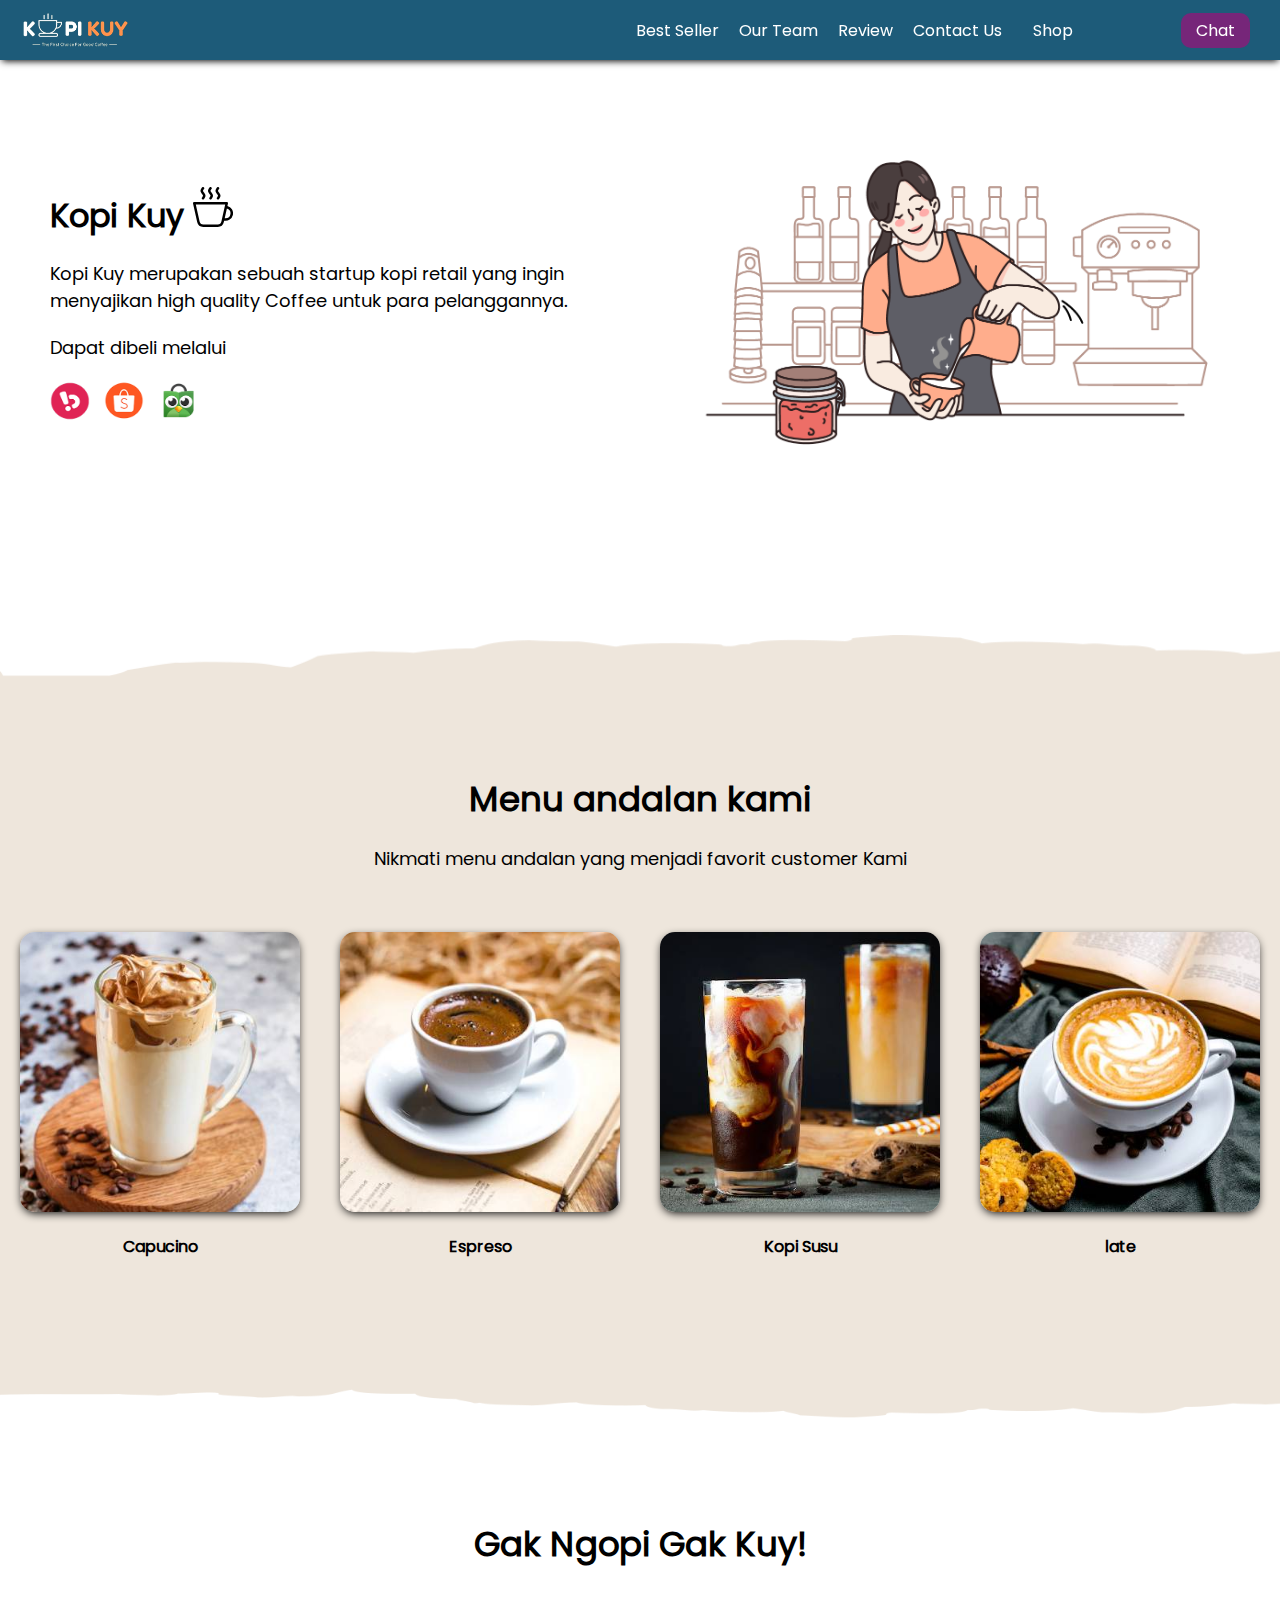
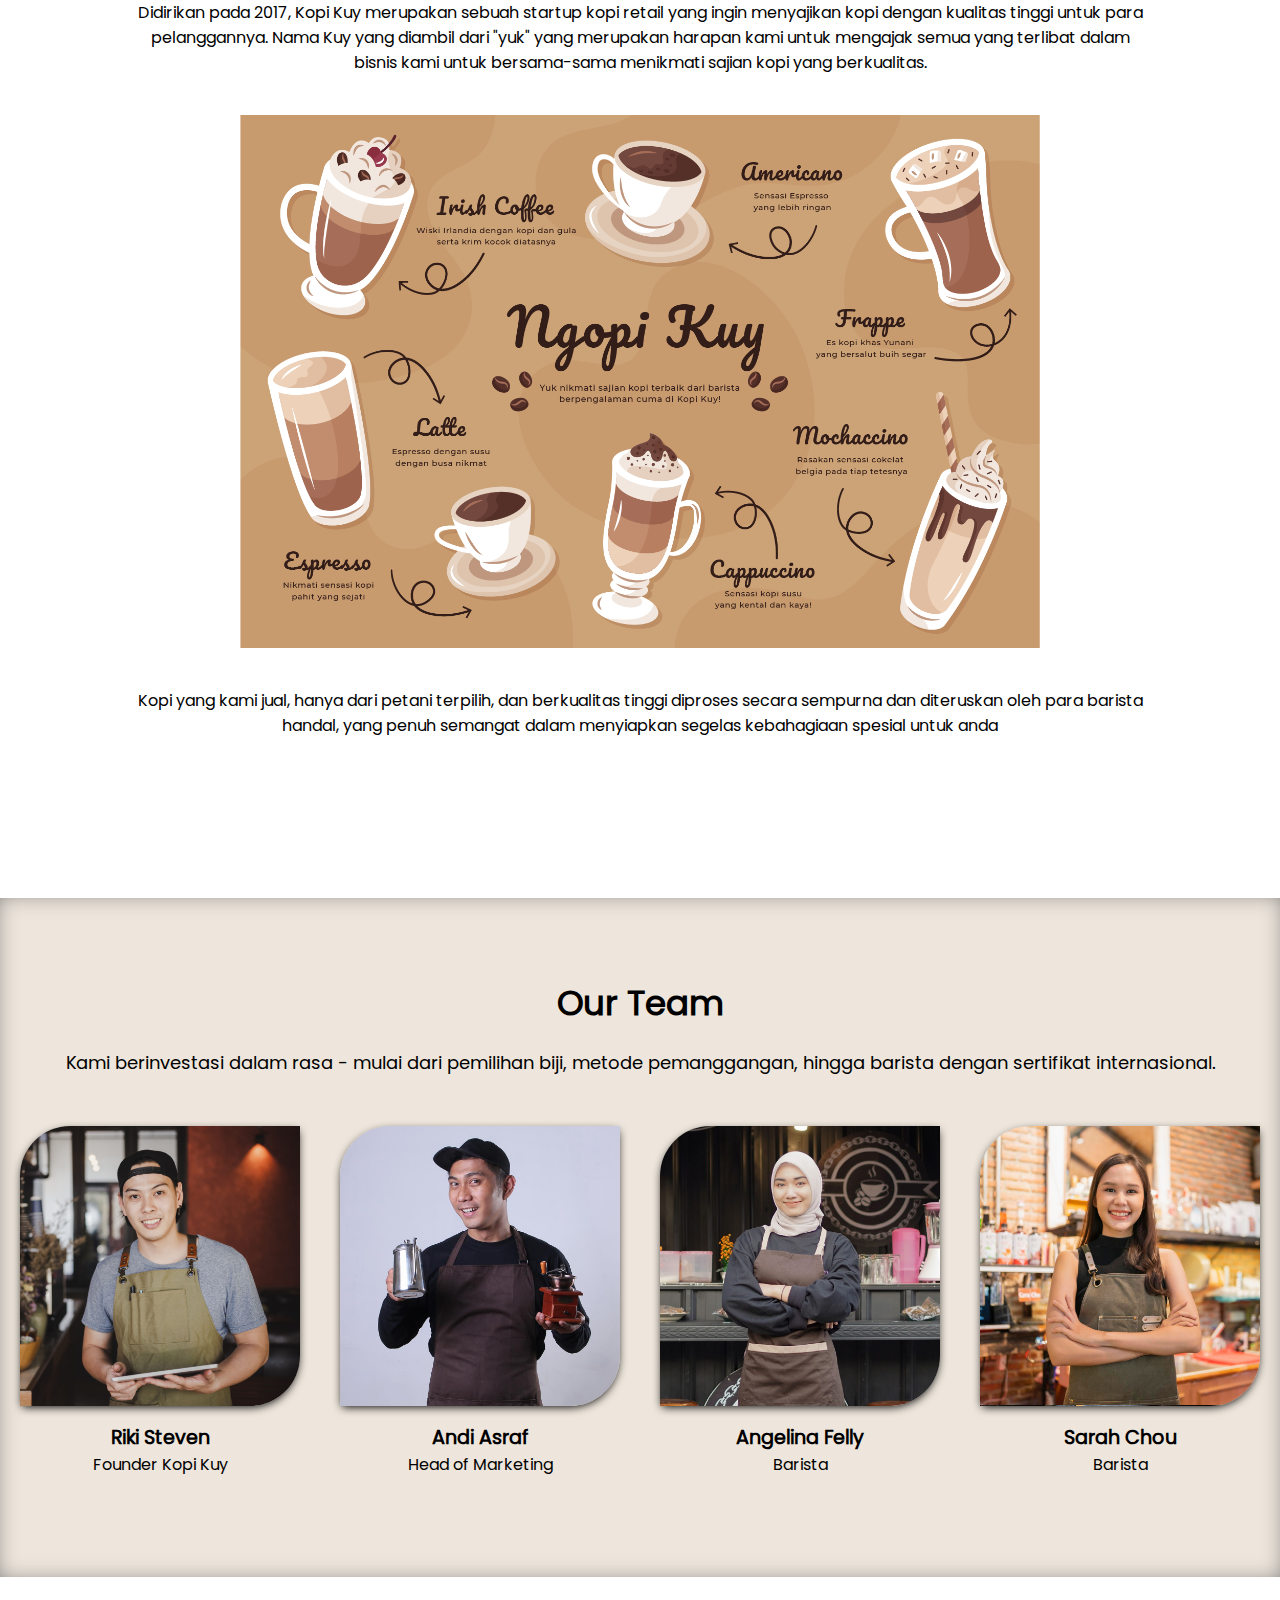
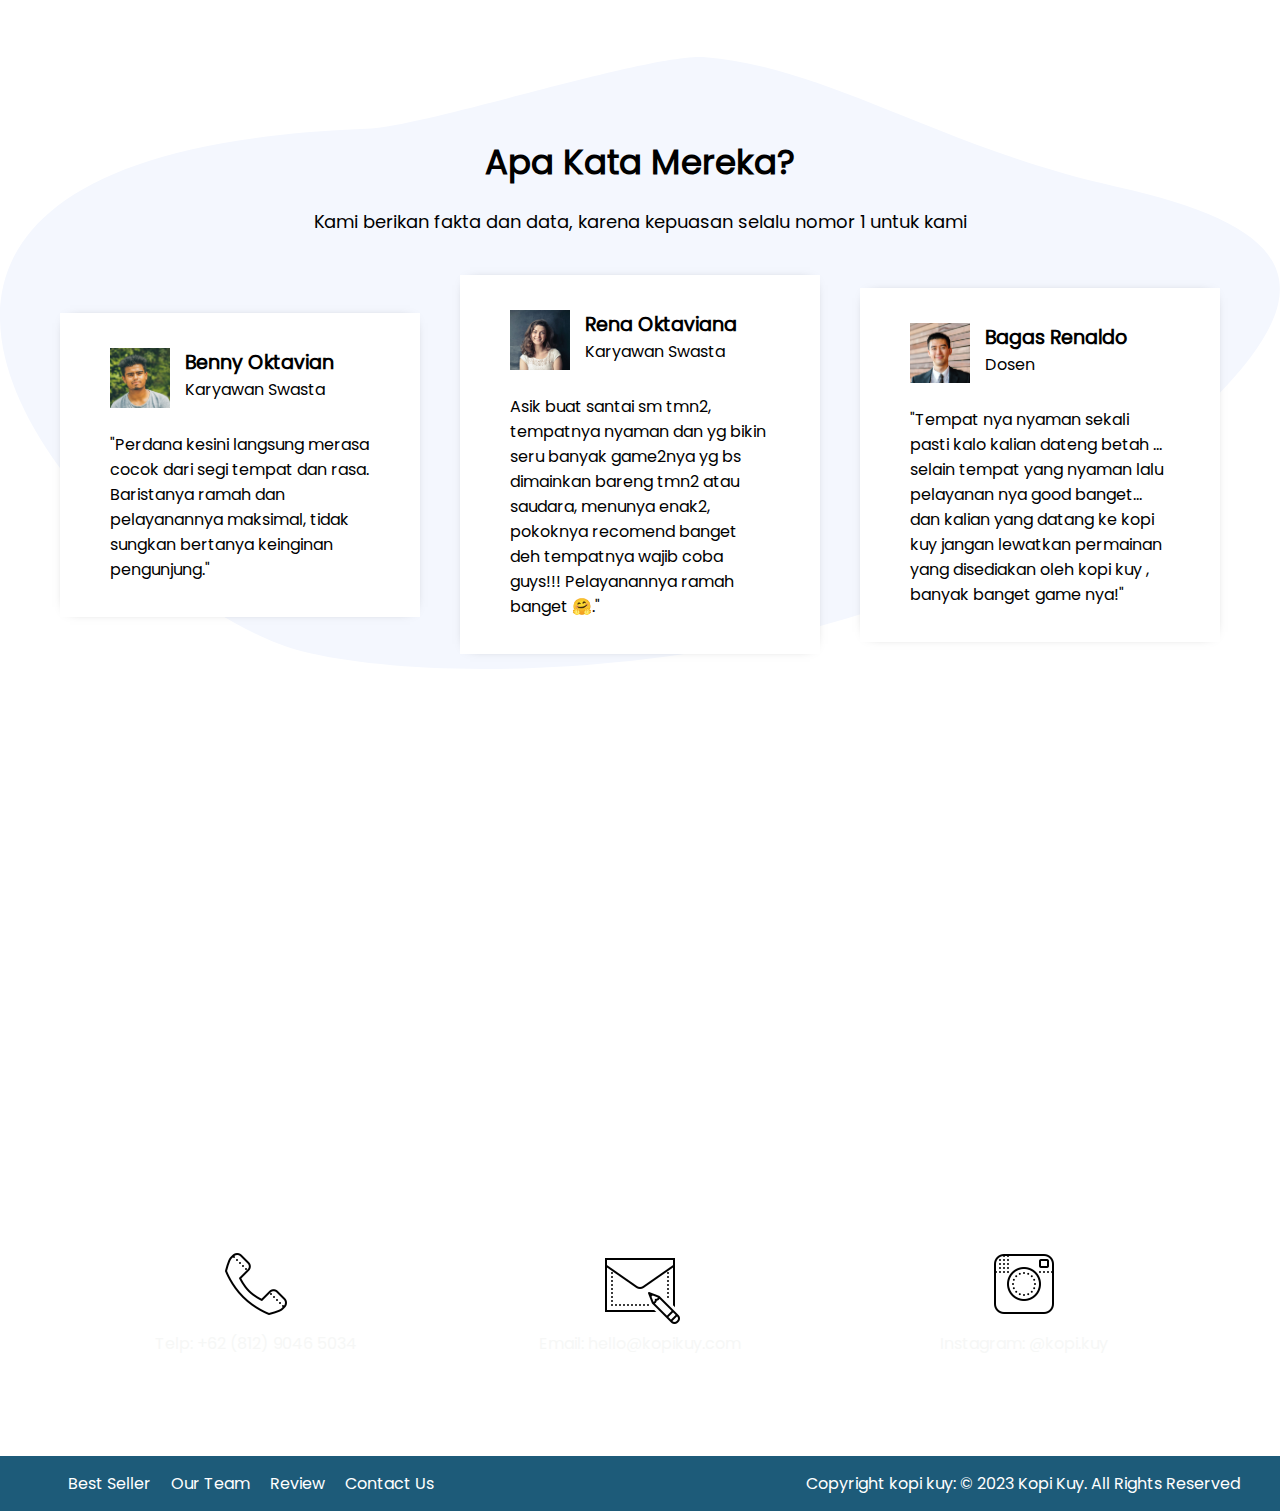
==== index.html @ 747979c0 "Add files via upload" ====
<!DOCTYPE html>
<html lang="id">
  <head>
    <meta charset="UTF-8" />
    <meta http-equiv="X-UA-Compatible" content="IE=edge" />
    <meta name="viewport" content="width=device-width, initial-scale=1.0" />
    <link rel="shortcut icon" href="images/favicon.ico" type="image/x-icon" />
    <title>Website Kopi Kuy</title>
    <link rel="stylesheet" href="css/style.css" />
  </head>

  <body>
    <nav>
      <img class="logo" src="images/logo/logo_kuy.png" />
      <div class="navigasi">
        <a href="#best-seller">Best Seller</a>
        <a href="#our-team">Our Team</a>
        <a href="#review">Review</a>
        <a href="#contact-us">Contact Us</a>
      </div>
      <a class="shop" href="produk.html">Shop</a>
      <a
        class="chat"
        href="https://wa.me/628123456?text=Saya ingin bertanya"
        target="_blank"
        >Chat</a
      >
    </nav> 

    <!-- Tulis Kode HTML / <header> Setelah baris di bawah ini (baris 28) -->

    <header>
      <div class="kiri">
        <h1>Kopi Kuy <img src="images/icon/icon_kopi.svg" alt="" /></h1>
        <p>
          Kopi Kuy merupakan sebuah startup kopi retail yang ingin menyajikan
          high quality Coffee untuk para pelanggannya.
        </p>
        <p>Dapat dibeli melalui</p>
        <div class="olshop">
          <img src="images/logo/logo_bukalapak.png" alt="" />
          <img src="images/logo/logo_shopee.png" alt="" />
          <img src=" images/logo/logo_tokopedia.png" alt="" />
        </div>
      </div>
      <div class="kanan">
        <img src=" images/header/header1.png " alt="" />
      </div>
    </header>

    <section class="best-seller" id="best-seller">
      <h2>Menu andalan kami</h2>
      <p>Nikmati menu andalan yang menjadi favorit customer Kami</p>
      <div class="produk">
        <img src=" images/produk/product_capuchino.jpg" alt="" />
        <p>Capucino</p>
      </div>
      <div class="produk">
        <img src=" images/produk/product_espresso.jpg" alt="" />
        <p>Espreso</p>
      </div>
      <div class="produk">
        <img src=" images/produk/product_kopi_susu.jpg" alt="" />
        <p>Kopi Susu</p>
      </div>
      <div class="produk">
        <img src=" images/produk/product_latte.jpg" alt="" />
        <p>late</p>
      </div>
    </section>

    <section class="about-us" id="about-us">
      <h2>Gak Ngopi Gak Kuy!</h2>
      <p>
        Didirikan pada 2017, Kopi Kuy merupakan sebuah startup kopi retail yang
        ingin menyajikan kopi dengan kualitas tinggi untuk para pelanggannya.
        Nama Kuy yang diambil dari "yuk" yang merupakan harapan kami untuk
        mengajak semua yang terlibat dalam bisnis kami untuk bersama-sama
        menikmati sajian kopi yang berkualitas.
      </p>
      <img src="images/about-us/aset_kopi_jumbo.png" alt="" />
      <p>
        Kopi yang kami jual, hanya dari petani terpilih, dan berkualitas tinggi
        diproses secara sempurna dan diteruskan oleh para barista handal, yang
        penuh semangat dalam menyiapkan segelas kebahagiaan spesial untuk anda
      </p>
    </section>

    <section class="our-team" id="our-team">
      <h2>Our Team</h2>
      <p>
        Kami berinvestasi dalam rasa - mulai dari pemilihan biji, metode
        pemanggangan, hingga barista dengan sertifikat internasional.
      </p>
      <div class="team">
        <img src="images/team/team1.jpg" alt="" />
        <h3>Riki Steven</h3>
        <p>Founder Kopi Kuy</p>
      </div>
      <div class="team">
        <img src="images/team/team2.jpg" alt="" />
        <h3>Andi Asraf</h3>
        <p>Head of Marketing</p>
      </div>
      <div class="team">
        <img src="images/team/team3.jpg" alt="" />
        <h3>Angelina Felly</h3>
        <p>Barista</p>
      </div>
      <div class="team">
        <img src="images/team/team4.jpg " alt="" />
        <h3>Sarah Chou</h3>
        <p>Barista</p>
      </div>
    </section>

    <section class="review" id="reviem">
      <h2>Apa Kata Mereka?</h2>
      <p>
        Kami berikan fakta dan data, karena kepuasan selalu nomor 1 untuk kami
      </p>
      <div class="testimoni">
        <img src="  images/customer/customer1.jpg" alt="" />
        <div class="profile">
          <h3>Benny Oktavian</h3>
          <p>Karyawan Swasta</p>
        </div>
        <p>
          "Perdana kesini langsung merasa cocok dari segi tempat dan rasa.
          Baristanya ramah dan pelayanannya maksimal, tidak sungkan bertanya
          keinginan pengunjung."
        </p>
      </div>
      <div class="testimoni">
        <img src=" images/customer/customer2.jpg" alt="" />
        <div class="profile">
          <h3>Rena Oktaviana</h3>
          <p>Karyawan Swasta</p>
        </div>
        <p>
          Asik buat santai sm tmn2, tempatnya nyaman dan yg bikin seru banyak
          game2nya yg bs dimainkan bareng tmn2 atau saudara, menunya enak2,
          pokoknya recomend banget deh tempatnya wajib coba guys!!! Pelayanannya
          ramah banget 🤗."
        </p>
      </div>
      <div class="testimoni">
        <img src=" images/customer/customer3.jpg" alt="" />
        <div class="profile">
          <h3>Bagas Renaldo</h3>
          <p>Dosen</p>
        </div>
        <p>
          "Tempat nya nyaman sekali pasti kalo kalian dateng betah ... selain
          tempat yang nyaman lalu pelayanan nya good banget... dan kalian yang
          datang ke kopi kuy jangan lewatkan permainan yang disediakan oleh kopi
          kuy , banyak banget game nya!"
        </p>
      </div>
    </section>

    <section class="contact-us" id="contact-us">
      <iframe
        src="https://www.google.com/maps/embed?pb=!1m14!1m8!1m3!1d7932.741866032694!2d106.668581!3d-6.214715!3m2!1i1024!2i768!4f13.1!3m3!1m2!1s0x2e69f9912c7f297b%3A0xe5a3a671dae861ab!2sKopi%20kuy!5e0!3m2!1sid!2sid!4v1680617229460!5m2!1sid!2sid"
        allowfullscreen=""
        loading="lazy"
        referrerpolicy="no-referrer-when-downgrade"
      ></iframe>
      <div class="kontak">
        <img src="images/icon/icon_phone.png" alt="" />
        <p>Telp: +62 (812) 9046 5034</p>
      </div>
      <div class="kontak">
        <img src="images/icon/icon_mail.png" alt="" />
        <p>Email: hello@kopikuy.com</p>
      </div>
      <div class="kontak">
        <img src="images/icon/icon_instagram.png" alt="" />
        <p>Instagram: @kopi.kuy</p>
      </div>
    </section>

    <footer>
      <div class="navigasi">
        <a href="Best Seller">Best Seller</a>
        <a href="Our Team">Our Team</a>
        <a href="Review">Review</a>
        <a href="Contact Us">Contact Us</a>
      </div>
      <p>Copyright kopi kuy: © 2023 Kopi Kuy. All Rights Reserved</p>
    </footer>

    <!--
        Kode HTML tidak boleh lewat dari batas ini
        Pastikan setiap section di tutup
        misalnya kode <section class="best-seller"> harus ada
        di bawah kode </header> (perhatikan ada garis miringnya
        dan setiap section harus setelah kode </section>
        jangan menulis <section> di dalam <section>
    -->
  </body>
</html>
---- css/style.css ----
/* Kode * di bawah ini untuk mereset tampilan setiap web browser supaya seragam */

* {
  box-sizing: border-box;
  margin: 0;
  padding: 0;
}

html {
  /* scroll-behavior: smooth agar scroll ketika klik pada navigasi menjadi halus */
  scroll-behavior: smooth;
}

/* 
Kode di bawah ini untuk mengatur nav sampai footer agar memiliki tampilan flexibel
selengkapnya akan di bahas di hari ke 3
*/

nav,
header,
section,
footer {
  /* 
      display: flex memiliki pengaturan yang dapat mengatur agar elemen
      di dalamnya memiliki ukuran yang fleksibel
      digunakan saat ada elemen yang isinya lebih dari satu kolom
   */
  display: flex;
  /* 
      align-items: center mengatur elemen di dalamnya rata tengah vertikal
   */
  align-items: center;

  /* 
      justify-content: center mengatur elemen di dalamnya rata tengah horizontal
   */
  justify-content: center;

  /* 
      flex-wrap: wrap mengatur agar jika lebar elemen berlebih, maka elemen
      akan otomatis diletakan di baris baru (tidak dipaksakan di satu baris)
   */
  flex-wrap: wrap;
}

/* 
Kode @font-face untuk menginstall font ke dalam Website 
src adalah untuk lokasi fontnya, font dapat di cari di website https://fonts.google.com/
dengan memberi nama family, maka kita mendaftarkan font tersebut ke dalam website
*/

@font-face {
  src: url(../fonts/poppins.woff2);
  font-family: "Poppins";
}

body {
  /* 
   mendaftarkan semua teks pada body menjadi family Poppins 
   kenapa pada body? karena elemen body membungkus semua elemen dari nav section sampai footer
   */
  font-family: "Poppins";
}

/*
Misalnya ada font dari google yang bernama Irish Grover yang berada di:
https://fonts.gstatic.com/s/irishgrover/v23/buExpoi6YtLz2QW7LA4flVgv__RP.woff2

maka bisa coba copy kode berikut untuk menginstall font tadi:

@font-face {
  font-family: 'Irish Grover';
  font-style: normal;
  font-weight: 400;
  src: url(https://fonts.gstatic.com/s/irishgrover/v23/buExpoi6YtLz2QW7LA4flVgv__RP.woff2) format('woff2');
}

Jika kode di atas sudah di copy
Nanti pada element yang ingin menggunakan font Irish Grover Tadi, tinggal diganti font-familynya
misal mau mengganti h1 dan h2 maka kodenya sebagai berikut:

h1,h2 {
   font-family: 'Irish Grover';
}

*/

a {
  /* menghilangkan garis bawah pada link */
  text-decoration: none;

  /* 
   color: adalah untuk mengganti warna tulisan.
   color:unset digunakan pada a untuk menghilangkan warna bawaan pada link (biasanya warna biru) 
   */
  color: unset;
}

h2 {
  /* mengatur ukuran huruf ke 34 pixel */
  font-size: 34px;
}

h3 {
  /* mengatur ukuran huruf ke 1.2rem */
  font-size: 1.2rem;
}

h1,
h2,
h3 {
  /* mengatur tebal huruf bisa bold, normal*/
  font-weight: bold;
}

img {
  /* 
      kode max-width artinya lebar maksimal
      mengatur agar semua elemen img memiliki lebar maksimal 100% agar
      besar gambar tidak melebihi layar ataupun elemen pembungkus
   */
  max-width: 100%;
}

/* Navigasi */

nav {
  /* 
   background-color mengatur warna latar belakang 
   untuk pengguna hp, pergantian warna tidak bisa seperti vs code
   hanya dapat menggunakan warna bahasa inggris seperti: red, green, brown, purple dsb
   untuk pengguna vscode silahkan arahkan mouse ke kotak warna di bawah
   untuk mengganti warna sesuai keinginan
   */
  background-color: #1D5B79;

  /* box-shadow membuat efek bayangan */
  box-shadow: 0 3px 7px -2px #000;

  /* width mengatur lebar elemen. 100% agar lebarnya full dari kiri sampai kanan layar */
  width: 100%;

  /* 
   padding digunakan untuk memberi jarak ke dalam. 
   efeknya bila digunakan pada elemen yang memiliki warna latar akan membuat elemen tersebut 'gemuk'
   padding-top artinya jarak ke atas, nilai padding dapat berupa
   padding-top, padding-bottom, padding-left, padding-right
   */
  padding-top: 10px;
  padding-bottom: 10px;

  /* 
   position mengatur posisi elemen, position:fixed supaya elemen nav akan ikut menempel di atas layar
   saat kita scroll ke bawah. Jika ingin navigasi gak nempel, bisa menggunakan position:static;
   */
  position: fixed;

  /* Nilai z-index semakin besar, maka elemen akan semakin di depan */
  z-index: 500;
}

img.logo {
  /* height mengatur tinggi elemen */
  height: 40px;
  /* penjelasan margin mirip dengan padding, fungsinya untuk memberi jarak pada elemen */
  margin-left: 20px;
}

div.navigasi {
  margin-left: auto;
  margin-right: 15px;
}

nav a {
  color: #fff;
  padding-left: 8px;
  padding-right: 8px;
}

a.shop {
  margin-right: 100px;
}

a.chat {
  margin-right: 30px;
  background-color: rgb(118, 38, 121);
  color: #fff;
  padding-top: 5px;
  padding-right: 15px;
  padding-bottom: 5px;
  padding-left: 15px;
  border-radius: 10px;
}

/* 
   PERHATIKAN bahwa dalam mengatur elemen, nama elemen langsung ditulis
   sedangkan untuk mengatur class, dibutuhkan tanda titik (.) terlebih dulu
   img {} berarti seluruh elemen dengan tag img (<img src="....">), 
   sedangkan .img artinya hanya elemen dengan class img (<img class="img" src="...">) 
*/

/* HEADER */

header,
section {
  /*
    padding mengatur jarak ke dalam
    pada padding dan margin ditambahkan top / right / bottom / top 
    untuk mengatur jarak masing-masing 
   */
  padding-top: 80px;
  padding-bottom: 80px;

  /* margin mengatur jarak ke luar */
  margin-bottom: 80px;
}

/* penulisan CSS dapat digabung dengan beberapa elemen */
header div.kiri,
header div.kanan {
  /* width mengatur lebar elemen. 50% artinya setengah ukuran elemen pembungkus */
  width: 50%;
  padding: 50px;
}

header h1 {
  margin-bottom: 20px;
}

header p {
  /* font-size digunakan untuk mengatur ukuran huruf */
  font-size: 18px;
  margin-bottom: 20px;
}

div.olshop img {
  width: 40px;
  /* aspect-ratio:1 agar tinggi menyesuaikan width */
  aspect-ratio: 1;
  margin-right: 10px;
}

/* Best Seller */

section.best-seller {
  position: relative;

  /* background-color mengatur warna latar belakang elemen */
  background-color: #eee6dc;

  /* text-align mengatur rata tulisan, bisa bernilai: left, right, center, justify */
  text-align: center;
}

/* 
terkait position, after, dan before memerlukan pemahaman mendalam
terkait layout pada CSS untuk dapat memahami secara penuh 
*/

section.best-seller::before,
section.best-seller::after {
  position: absolute;
  content: "";
  width: 100%;
  height: 76px;

  /* background-image untuk menambahkan gambar sebagai background */
  background-image: url(../images/background/garis-atas.png);

  /*background-size agar gambar latar menyesuaikan tinggi / lebar elemen */
  background-size: cover;

  top: -60px;
  left: 0;
}

section.best-seller::after {
  height: 60px;
  background-image: url(../images/background/garis-bawah.png);
  top: unset;
  bottom: -60px;
}

section.best-seller h2 {
  margin-bottom: 20px;
  width: 100%;
}

/* 
Penulisan section.best-seller > p berarti mengatur elemen p yang langsung
di bungkus oleh elemen <section class="best-seller">
aturan ini tidak berlaku untuk elemen <p> yang ada di dalam <div class="produk">
*/

section.best-seller > p {
  font-size: 18px;
  margin-bottom: 40px;
  width: 100%;
}

div.produk {
  /* 
      Penulisan padding dan margin seperti padding:20px ini penulisan singkat 
      yang berarti top, right, bottom, left nilainya sama, yaitu 20px 
   */
  padding: 20px;
  width: 25%;
}

div.produk img {
  /* transition membuat animasi transisi dari perubahan style, 0.3s berarti 0.3 detik */
  transition: all 0.3s ease;

  /* border-radius  Membuat sudut membulat */
  border-radius: 15px;

  /* box-shadow membuat efek bayangan */
  box-shadow: 0 3px 10px -2px #000;
}

/*

kode div.produk img:hover akan dijalankan saat mouse ada di atas elemen <img> yang ada
di dalam <div class="produk"> 
karena ada efek transition pada div.produk img 
maka akan menghasilkan efek animasi yang smooth

*/
div.produk img:hover {
  /* membuat transformasi, bisa berupa scale(1.05), rotate(180deg), translateY(-50px), dsb */
  transform: scale(0.9);
  border-radius: 50%;
}

div.produk p {
  margin-top: 15px;
  font-weight: bold;
}

/* About US */

section.about-us {
  /* max-width: 80%; mengatur lebar maksimal elemen tidak boleh melebihi 80% layar */
  max-width: 80%;

  /* margin-left dan margin-right auto akan membuat posisi elemen berada di tengah */
  margin-left: auto;
  margin-right: auto;
  text-align: center;
}

section.about-us h2 {
  margin-bottom: 30px;
  width: 100%;
}

section.about-us img {
  /* 
      Penulisan width: 800px dan max-width: 100% mengatur agar
      elemen memiliki lebar 800px namun tidak boleh melebihi 100% ukuran layar
   */
  width: 800px;
  max-width: 100%;
  margin: auto;
}

/*
section.about-us p:nth-child(2) berarti mengatur elemen ke 2 dengan jenis <p>
yang ada di dalam <section class="about-us">
*/

section.about-us p:nth-child(2) {
  margin-bottom: 40px;
}

section.about-us p:nth-child(4) {
  margin-top: 40px;
}

/* OUR TEAM */

section.our-team {
  background-color: #eee6dc;
  box-shadow: inset 0px 0px 23px -6px #707070;
  text-align: center;
}

section.our-team h2 {
  margin-bottom: 20px;
  width: 100%;
}

section.our-team > p {
  margin-bottom: 30px;
  font-size: 18px;
  width: 800px;
  max-width: 90%;
  margin-left: auto;
  margin-right: auto;
  width: 100%;
}

div.team {
  width: 25%;
  padding: 20px;
}

div.team img {
  width: 100%;
  aspect-ratio: 1/1;
  object-fit: cover;
  box-shadow: 0 3px 10px -2px #000;
  border-radius: 50px 0px 50px 0px;
  margin-bottom: 10px;
}

/* REVIEW */

section.review {
  background-image: url(../images/background/bg-review.svg);
  /* 
      background-size: contain;
      membuat gambar latar belakang tidak terpotong
   */
  background-size: contain;

  /* 
      background-repeat: no-repeat;
      membuat gambar latar belakang tidak diulang (duplikat)
   */
  background-repeat: no-repeat;
  padding-left: 40px;
  padding-right: 40px;
  justify-content: space-around;
  /* align-items: stretch; membuat tinggi elemen di dalam .review .baris seragam */
  text-align: center;
}

section.review h2 {
  margin-bottom: 20px;
  width: 100%;
}

section.review > p {
  margin-bottom: 40px;
  font-size: 18px;
  width: 100%;
}

div.testimoni {
  width: 30%;
  display: flex;
  flex-wrap: wrap;
  padding: 35px 50px;
  box-shadow: 0px 0px 12px -10px #000;
  background-color: #fff;
}

div.testimoni img {
  width: 60px;
  height: 60px;
  margin-right: 15px;
  object-fit: cover;
}

div.profile {
  text-align: left;
  display: block;
  margin-bottom: 30px;
  width: calc(100% - 75px);
}

div.profile p {
  width: 100%;
  text-align: left;
}

div.testimoni > p {
  width: 100%;
  text-align: left;
}

/* CONTACT US */
section.contact-us {
  margin-bottom: 20px;
}

section.contact-us iframe {
  width: 100%;
  height: 300px;
  border: 0;
}

div.kontak {
  width: 30%;
  /* color mengatur warna tulisan */
  color: rgb(246, 247, 246);
  text-align: center;
  margin-top: 50px;
}

/* FOOTER */

footer {
  background-color: #1D5B79;
  padding-top: 15px;
  padding-bottom: 15px;
  color: #fff;
  padding-right: 40px;
  padding-left: 40px;
}

footer div.navigasi {
  margin-left: 20px;
  margin-right: auto;
}

footer div.navigasi a {
  padding: 8px;
}

/* UNTUK kode RESPONSIF hari ke 3 tulis DI BAWAH sini */

@media (max-width: 600px) {
  header div.kiri,
  header div.kanan {
    width: 100%;
    text-align: center;
    padding: 20px;
  }

  div.navigasi {
    display: none;
  } 

  a.shop {
    margin-right: 20px;
    margin-left: auto;
  }

  div.produk,
  div.team,
  div.kontak {
    width: 50%;
  }

  div.testimoni {
   width: 100%;
   margin-bottom: 30px;
  }
}

/* Kode CSS Selesai di sini */
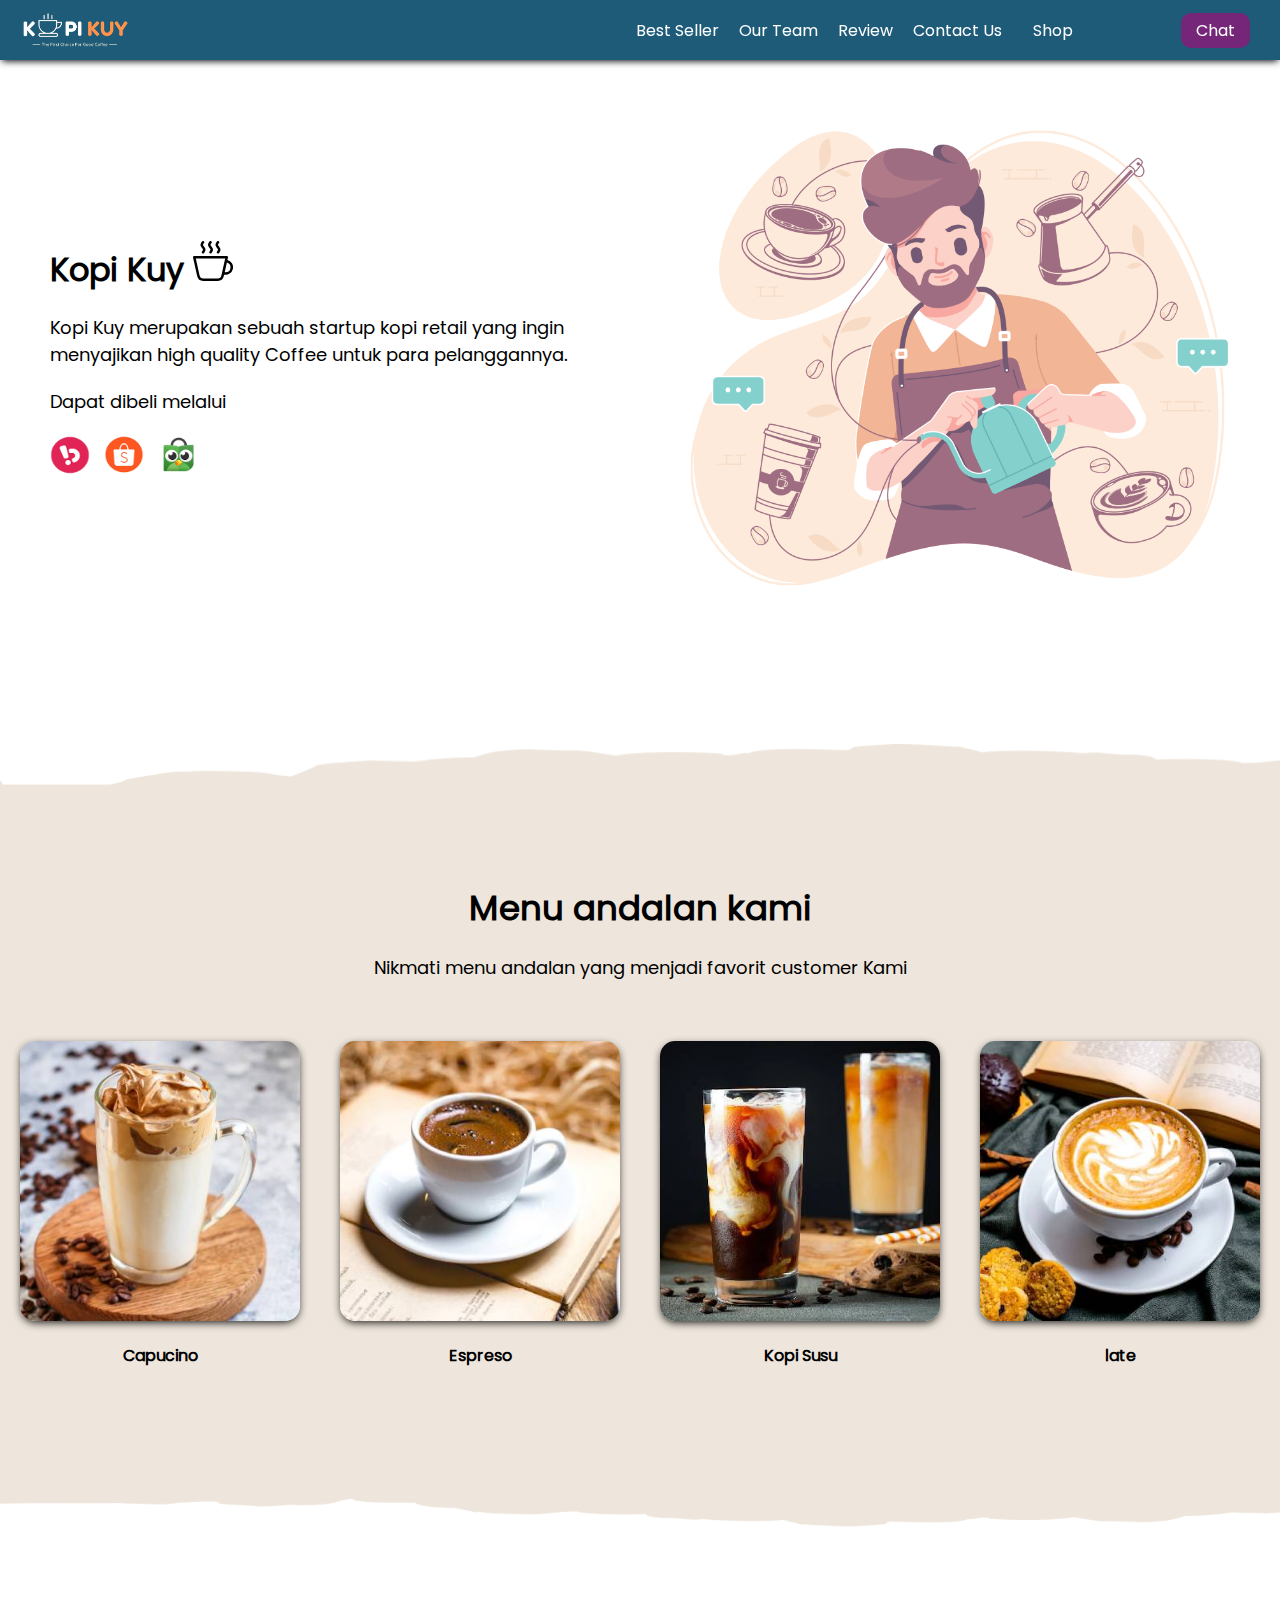
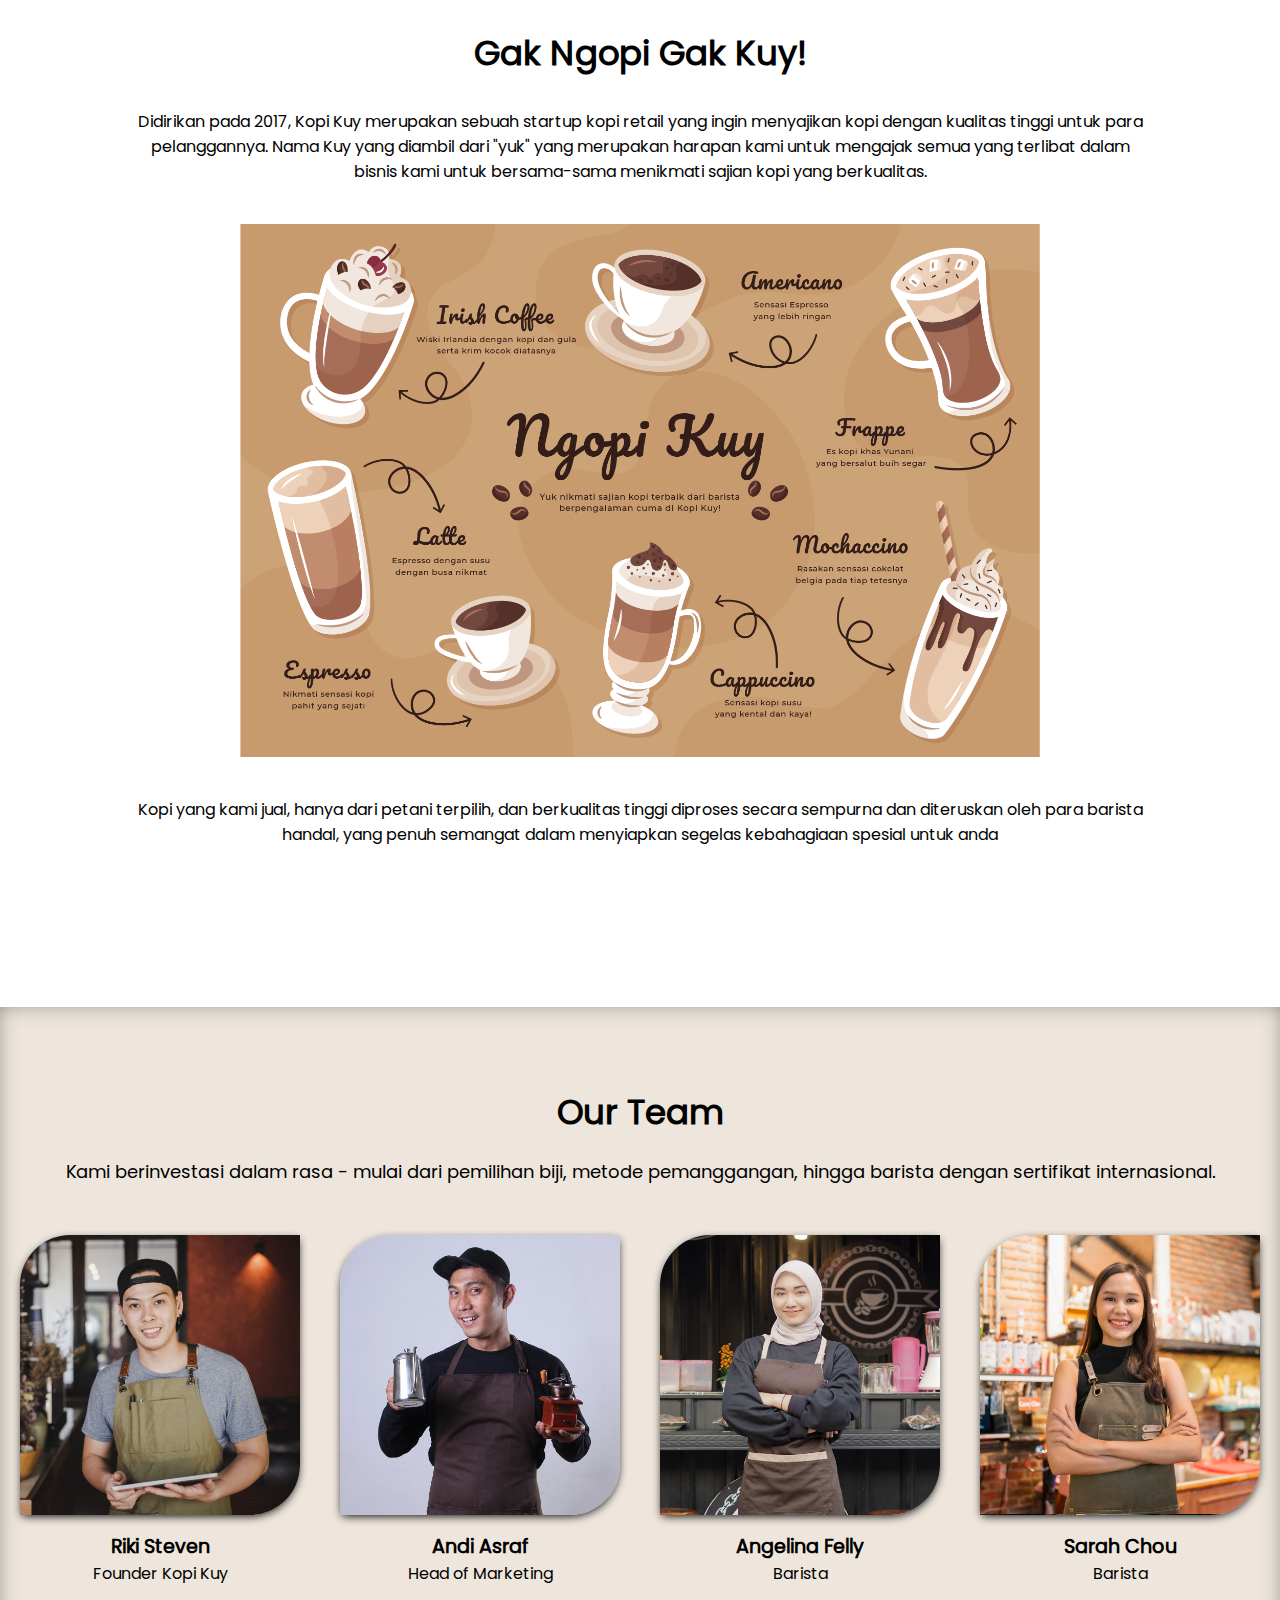
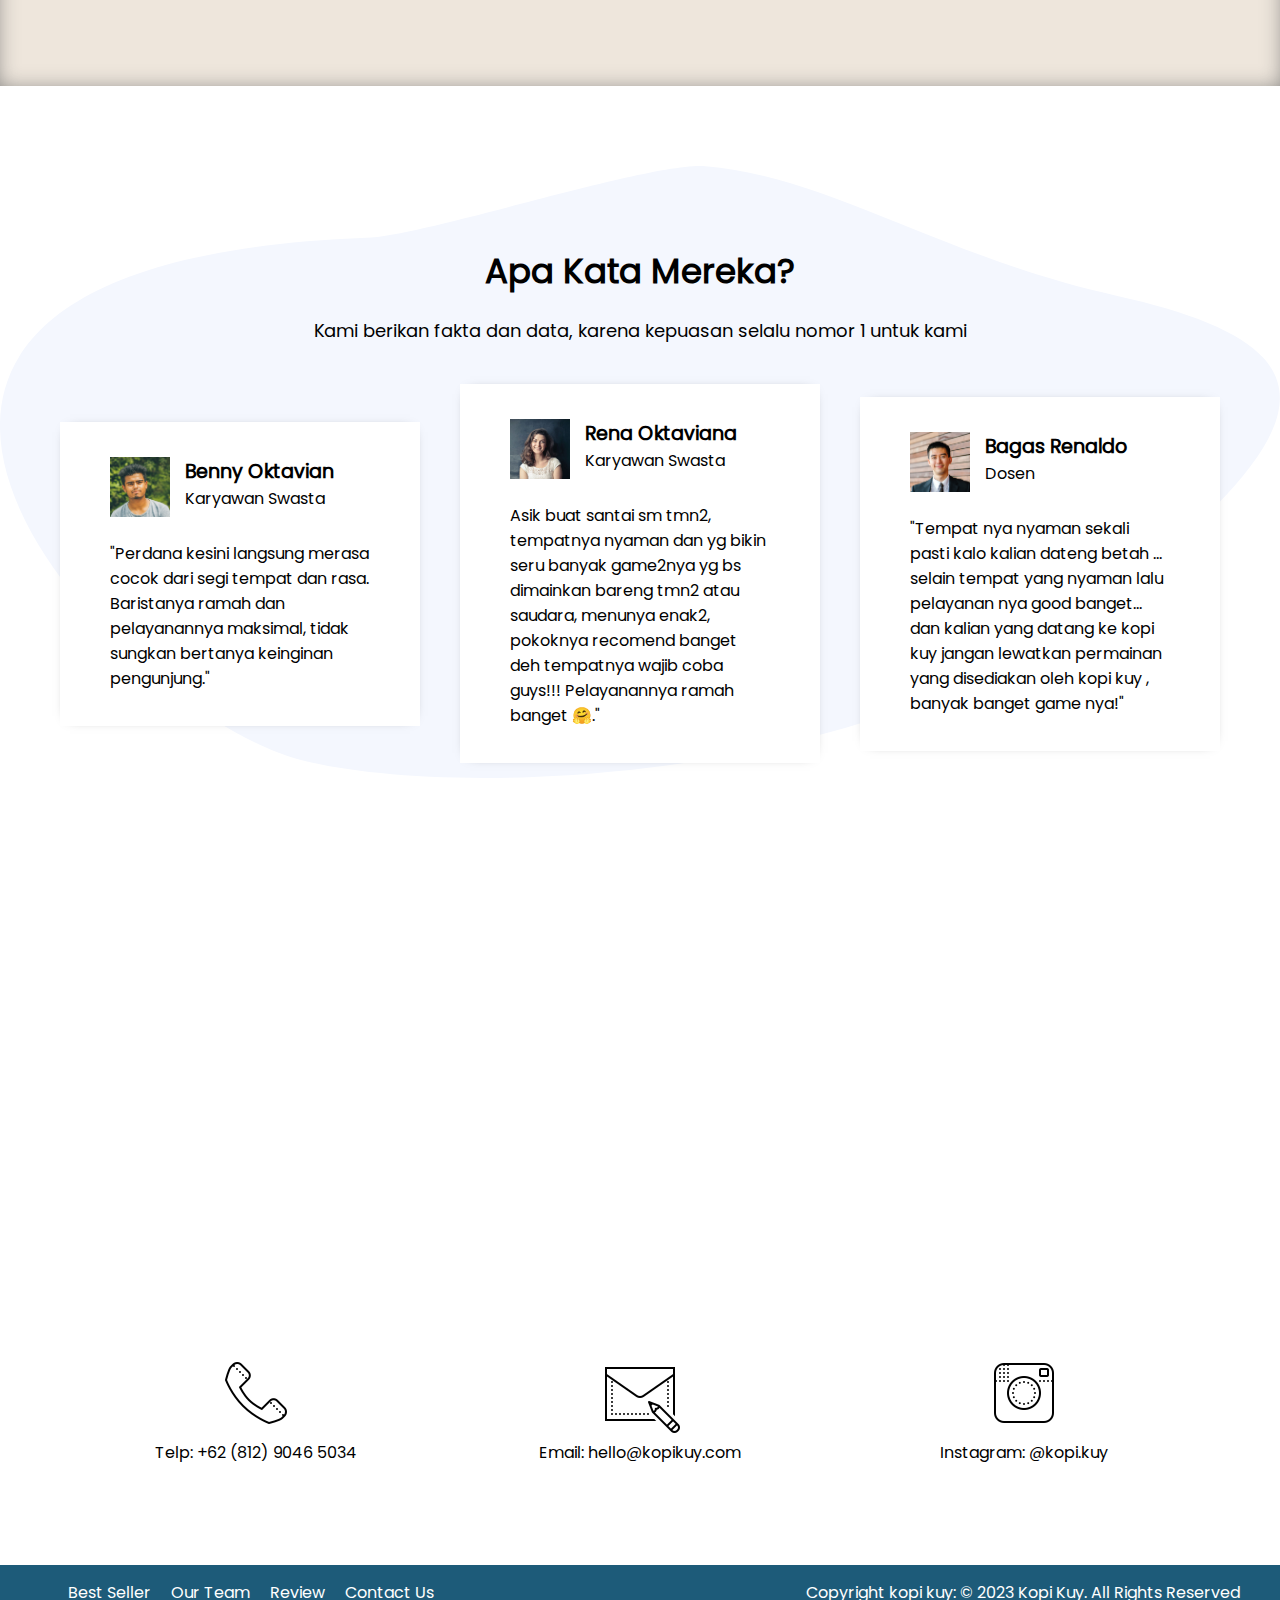
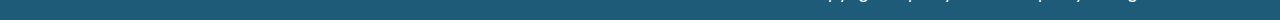
==== commit 23cd0ed8: "Update index.html" ====
--- a/index.html
+++ b/index.html
@@ -44,7 +44,7 @@
         </div>
       </div>
       <div class="kanan">
-        <img src=" images/header/header1.png " alt="" />
+        <img src=" images/header/header6.png " alt="" />
       </div>
     </header>
 
--- a/css/style.css
+++ b/css/style.css
@@ -494,7 +494,7 @@
 div.kontak {
   width: 30%;
   /* color mengatur warna tulisan */
-  color: rgb(246, 247, 246);
+  color: rgb(0,0,0);
   text-align: center;
   margin-top: 50px;
 }
